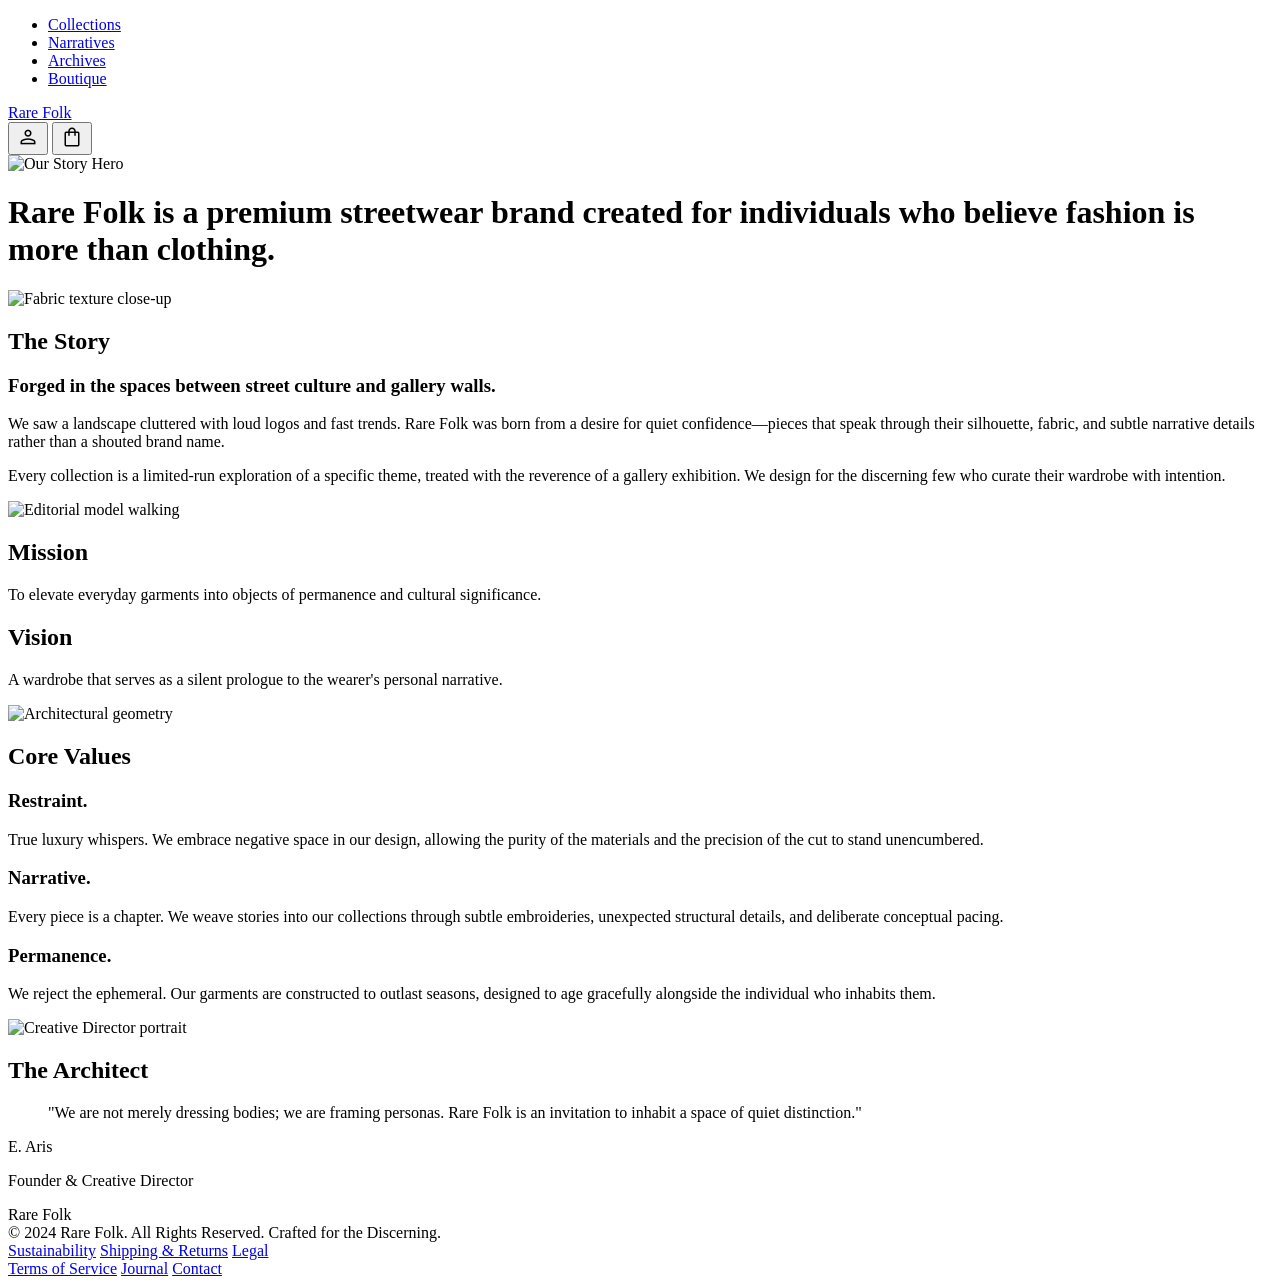
==== about.html @ 5332c20d "Initial commit: Rare Folk Luxury E-Commerce website" ====
<!DOCTYPE html>
<html class="scroll-smooth" lang="en">
<head>
<meta charset="utf-8"/>
<meta content="width=device-width, initial-scale=1.0" name="viewport"/>
<title>About - Rare Folk</title>
<meta name="description" content="Rare Folk is a premium streetwear brand created for individuals who believe fashion is more than clothing. Discover our story."/>
<link href="https://fonts.googleapis.com" rel="preconnect"/>
<link crossorigin="" href="https://fonts.gstatic.com" rel="preconnect"/>
<link href="https://fonts.googleapis.com/css2?family=Montserrat:wght@400;600&family=Playfair+Display:wght@600;700&display=swap" rel="stylesheet"/>
<link href="https://fonts.googleapis.com/css2?family=Material+Symbols+Outlined:wght,FILL@100..700,0..1&display=swap" rel="stylesheet"/>
<script src="https://cdn.tailwindcss.com?plugins=forms,container-queries"></script>
<script id="tailwind-config">
    tailwind.config = {
        darkMode: "class",
        theme: {
            extend: {
                "colors": {"on-tertiary-fixed":"#1d1b1a","primary-fixed-dim":"#c9c6c5","on-secondary-fixed-variant":"#594320","secondary-container":"#fddaac","surface-container-highest":"#e5e2dd","on-primary-container":"#858383","error":"#ba1a1a","surface-dim":"#dcdad5","on-error-container":"#93000a","surface-container-high":"#ebe8e3","on-surface-variant":"#444748","off-white":"#F5F2ED","surface-container-lowest":"#ffffff","on-secondary":"#ffffff","error-container":"#ffdad6","on-secondary-fixed":"#281800","inverse-on-surface":"#f3f0eb","on-tertiary":"#ffffff","surface-bright":"#fcf9f4","onyx-black":"#0A0A0A","on-primary-fixed-variant":"#474646","background":"#fcf9f4","heritage-gold":"#C8A97E","tertiary-fixed-dim":"#cac6c3","on-primary-fixed":"#1c1b1b","outline":"#747878","on-error":"#ffffff","on-tertiary-container":"#868381","secondary-fixed-dim":"#e2c195","primary":"#000000","on-background":"#1c1c19","on-secondary-container":"#785e39","surface":"#fcf9f4","primary-fixed":"#e5e2e1","secondary-fixed":"#ffddb0","on-surface":"#1c1c19","on-primary":"#ffffff","secondary":"#735a36","outline-variant":"#c4c7c7","muted-gray":"#969696","tertiary-container":"#1d1b1a","primary-container":"#1c1b1b","tertiary":"#000000","inverse-primary":"#c9c6c5","inverse-surface":"#31302d","tertiary-fixed":"#e6e1df","surface-container":"#f0ede8","surface-tint":"#5f5e5e","on-tertiary-fixed-variant":"#484645","surface-variant":"#e5e2dd","surface-container-low":"#f6f3ee"},
                "borderRadius":{"DEFAULT":"0.25rem","lg":"0.5rem","xl":"0.75rem","full":"9999px"},
                "spacing":{"margin-desktop":"80px","unit":"4px","section-gap":"160px","margin-mobile":"20px","gutter":"24px"},
                "fontFamily":{"display-lg-mobile":["Playfair Display"],"headline-xl":["Playfair Display"],"display-lg":["Playfair Display"],"headline-lg":["Playfair Display"],"cta":["Montserrat"],"body-lg":["Montserrat"],"label-caps":["Montserrat"],"body-md":["Montserrat"]},
                "fontSize":{"display-lg-mobile":["44px",{"lineHeight":"1.2","fontWeight":"700"}],"headline-xl":["48px",{"lineHeight":"1.2","fontWeight":"600"}],"display-lg":["72px",{"lineHeight":"1.1","letterSpacing":"-0.02em","fontWeight":"700"}],"headline-lg":["32px",{"lineHeight":"1.3","fontWeight":"600"}],"cta":["14px",{"lineHeight":"1.0","letterSpacing":"0.1em","fontWeight":"600"}],"body-lg":["18px",{"lineHeight":"1.6","letterSpacing":"0.01em","fontWeight":"400"}],"label-caps":["12px",{"lineHeight":"1.0","letterSpacing":"0.15em","fontWeight":"600"}],"body-md":["16px",{"lineHeight":"1.6","fontWeight":"400"}]}
            }
        }
    }
</script>
<style>
    .material-symbols-outlined { font-variation-settings: 'FILL' 0, 'wght' 300, 'GRAD' 0, 'opsz' 24; }
    ::-webkit-scrollbar { width: 8px; }
    ::-webkit-scrollbar-track { background: #F5F2ED; }
    ::-webkit-scrollbar-thumb { background: #0A0A0A; }
</style>
</head>
<body class="bg-off-white text-onyx-black font-body-md antialiased selection:bg-onyx-black selection:text-off-white">
<!-- TopNavBar -->
<nav class="fixed top-0 w-full flex justify-between items-center px-margin-mobile md:px-margin-desktop py-6 z-50 border-b border-muted-gray/20 bg-off-white/90 backdrop-blur-md transition-all duration-500 ease-in-out">
<div class="flex items-center gap-8">
<ul class="hidden md:flex gap-8">
<li><a class="font-cta text-cta uppercase tracking-widest text-muted-gray hover:text-onyx-black transition-colors duration-300 relative group" href="index.html">Collections<span class="absolute -bottom-2 left-0 w-0 h-[2px] bg-onyx-black transition-all duration-300 group-hover:w-full"></span></a></li>
<li><a class="font-cta text-cta uppercase tracking-widest text-muted-gray hover:text-onyx-black transition-colors duration-300 relative group" href="journal.html">Narratives<span class="absolute -bottom-2 left-0 w-0 h-[2px] bg-onyx-black transition-all duration-300 group-hover:w-full"></span></a></li>
<li><a class="font-cta text-cta uppercase tracking-widest text-onyx-black border-b-2 border-onyx-black pb-1" href="about.html">Archives</a></li>
<li><a class="font-cta text-cta uppercase tracking-widest text-muted-gray hover:text-onyx-black transition-colors duration-300 relative group" href="shop.html">Boutique<span class="absolute -bottom-2 left-0 w-0 h-[2px] bg-onyx-black transition-all duration-300 group-hover:w-full"></span></a></li>
</ul>
</div>
<div class="absolute left-1/2 transform -translate-x-1/2">
<a class="font-display-lg text-headline-lg uppercase tracking-tighter text-onyx-black" href="index.html">Rare Folk</a>
</div>
<div class="flex items-center gap-6">
<button class="text-onyx-black hover:opacity-70 transition-opacity duration-300 group flex items-center justify-center">
<span class="material-symbols-outlined">person</span>
</button>
<button class="text-onyx-black hover:opacity-70 transition-opacity duration-300 group flex items-center justify-center">
<span class="material-symbols-outlined">shopping_bag</span>
</button>
</div>
</nav>
<!-- Hero Section -->
<header class="relative w-full h-[921px] min-h-[700px] flex items-center justify-center pt-24 overflow-hidden bg-surface-container-highest">
<img alt="Our Story Hero" class="absolute inset-0 w-full h-full object-cover object-center opacity-90 scale-105 transform origin-center transition-transform duration-[10s] ease-out hover:scale-100" src="https://lh3.googleusercontent.com/aida-public/[base64]"/>
<div class="relative z-10 max-w-4xl px-margin-desktop text-center mix-blend-difference text-off-white mt-12">
<h1 class="font-display-lg text-display-lg text-off-white mb-8 opacity-0 animate-[fadeInUp_1s_ease-out_forwards]">Rare Folk is a premium streetwear brand created for individuals who believe fashion is more than clothing.</h1>
</div>
<div class="absolute inset-0 bg-gradient-to-t from-onyx-black/40 via-transparent to-transparent pointer-events-none"></div>
</header>
<!-- The Story Section -->
<section class="py-section-gap px-margin-mobile md:px-margin-desktop bg-off-white">
<div class="max-w-[1440px] mx-auto grid grid-cols-1 md:grid-cols-12 gap-gutter items-center">
<div class="md:col-span-5 md:col-start-2 order-2 md:order-1">
<img alt="Fabric texture close-up" class="w-full h-auto aspect-[3/4] object-cover bg-surface-container-highest" src="https://lh3.googleusercontent.com/aida-public/[base64]"/>
</div>
<div class="md:col-span-4 md:col-start-8 order-1 md:order-2 flex flex-col justify-center pb-12 md:pb-0">
<h2 class="font-label-caps text-label-caps uppercase text-muted-gray mb-6 tracking-widest">The Story</h2>
<h3 class="font-headline-lg text-headline-lg text-onyx-black mb-8">Forged in the spaces between street culture and gallery walls.</h3>
<p class="font-body-lg text-body-lg text-on-surface-variant mb-6">
    We saw a landscape cluttered with loud logos and fast trends. Rare Folk was born from a desire for quiet confidence—pieces that speak through their silhouette, fabric, and subtle narrative details rather than a shouted brand name.
</p>
<p class="font-body-lg text-body-lg text-on-surface-variant">
    Every collection is a limited-run exploration of a specific theme, treated with the reverence of a gallery exhibition. We design for the discerning few who curate their wardrobe with intention.
</p>
</div>
</div>
</section>
<!-- Mission & Vision -->
<section class="bg-surface-container-lowest w-full">
<div class="grid grid-cols-1 md:grid-cols-2 min-h-[819px]">
<div class="relative w-full h-[512px] md:h-auto overflow-hidden">
<img alt="Editorial model walking" class="absolute inset-0 w-full h-full object-cover object-center bg-surface-variant" src="https://lh3.googleusercontent.com/aida-public/[base64]"/>
</div>
<div class="flex flex-col justify-center px-margin-mobile md:px-margin-desktop py-24 md:py-0 bg-off-white">
<h2 class="font-label-caps text-label-caps uppercase text-muted-gray mb-8 tracking-widest">Mission</h2>
<p class="font-headline-xl text-headline-xl text-onyx-black leading-tight max-w-xl">
    To elevate everyday garments into objects of permanence and cultural significance.
</p>
</div>
</div>
<div class="grid grid-cols-1 md:grid-cols-2 min-h-[819px]">
<div class="flex flex-col justify-center px-margin-mobile md:px-margin-desktop py-24 md:py-0 bg-surface-container-highest order-2 md:order-1">
<h2 class="font-label-caps text-label-caps uppercase text-muted-gray mb-8 tracking-widest">Vision</h2>
<p class="font-headline-xl text-headline-xl text-onyx-black leading-tight max-w-xl">
    A wardrobe that serves as a silent prologue to the wearer's personal narrative.
</p>
</div>
<div class="relative w-full h-[512px] md:h-auto overflow-hidden order-1 md:order-2">
<img alt="Architectural geometry" class="absolute inset-0 w-full h-full object-cover object-center bg-surface-variant" src="https://lh3.googleusercontent.com/aida-public/[base64]"/>
</div>
</div>
</section>
<!-- Brand Values -->
<section class="py-section-gap px-margin-mobile md:px-margin-desktop bg-off-white">
<div class="max-w-[1440px] mx-auto">
<h2 class="font-label-caps text-label-caps uppercase text-muted-gray mb-16 text-center tracking-widest">Core Values</h2>
<div class="grid grid-cols-1 md:grid-cols-3 gap-gutter border-t border-muted-gray pt-16">
<div class="pr-8 pb-12 md:pb-0 md:border-r border-muted-gray/30 last:border-0">
<h3 class="font-headline-lg text-headline-lg text-onyx-black mb-6">Restraint.</h3>
<p class="font-body-md text-body-md text-on-surface-variant">True luxury whispers. We embrace negative space in our design, allowing the purity of the materials and the precision of the cut to stand unencumbered.</p>
</div>
<div class="px-0 md:px-8 pb-12 md:pb-0 md:border-r border-muted-gray/30 last:border-0">
<h3 class="font-headline-lg text-headline-lg text-onyx-black mb-6">Narrative.</h3>
<p class="font-body-md text-body-md text-on-surface-variant">Every piece is a chapter. We weave stories into our collections through subtle embroideries, unexpected structural details, and deliberate conceptual pacing.</p>
</div>
<div class="pl-0 md:pl-8">
<h3 class="font-headline-lg text-headline-lg text-onyx-black mb-6">Permanence.</h3>
<p class="font-body-md text-body-md text-on-surface-variant">We reject the ephemeral. Our garments are constructed to outlast seasons, designed to age gracefully alongside the individual who inhabits them.</p>
</div>
</div>
</div>
</section>
<!-- Founder Story -->
<section class="py-section-gap px-margin-mobile md:px-margin-desktop bg-surface-container-lowest">
<div class="max-w-[1200px] mx-auto grid grid-cols-1 md:grid-cols-12 gap-gutter items-center">
<div class="md:col-span-5 mb-12 md:mb-0">
<img alt="Creative Director portrait" class="w-full aspect-square object-cover grayscale opacity-90 hover:grayscale-0 transition-all duration-[2s] ease-in-out" src="https://lh3.googleusercontent.com/aida-public/[base64]"/>
</div>
<div class="md:col-span-6 md:col-start-7">
<h2 class="font-label-caps text-label-caps uppercase text-muted-gray mb-8 tracking-widest">The Architect</h2>
<blockquote class="font-display-lg text-headline-xl text-onyx-black mb-8 leading-tight italic">
    "We are not merely dressing bodies; we are framing personas. Rare Folk is an invitation to inhabit a space of quiet distinction."
</blockquote>
<p class="font-cta text-cta uppercase tracking-widest text-on-surface-variant mb-2">E. Aris</p>
<p class="font-body-md text-body-md text-muted-gray">Founder &amp; Creative Director</p>
</div>
</div>
</section>
<!-- Footer -->
<footer class="w-full pt-section-gap pb-20 bg-surface-container-lowest border-t border-muted-gray">
<div class="grid grid-cols-1 md:grid-cols-4 gap-gutter px-margin-mobile md:px-margin-desktop max-w-full">
<div class="col-span-1 md:col-span-1 flex flex-col justify-between h-full">
<div class="font-display-lg text-headline-xl text-onyx-black mb-12 md:mb-0">Rare Folk</div>
<div class="font-body-md text-body-md text-muted-gray mt-auto pt-12 md:pt-0">© 2024 Rare Folk. All Rights Reserved. Crafted for the Discerning.</div>
</div>
<div class="col-span-1 md:col-start-3 flex flex-col gap-4">
<a class="font-body-md text-body-md text-muted-gray hover:text-heritage-gold transition-colors duration-300" href="about.html">Sustainability</a>
<a class="font-body-md text-body-md text-muted-gray hover:text-heritage-gold transition-colors duration-300" href="legal.html">Shipping &amp; Returns</a>
<a class="font-body-md text-body-md text-muted-gray hover:text-heritage-gold transition-colors duration-300" href="legal.html">Legal</a>
</div>
<div class="col-span-1 flex flex-col gap-4">
<a class="font-body-md text-body-md text-muted-gray hover:text-heritage-gold transition-colors duration-300" href="legal.html#terms">Terms of Service</a>
<a class="font-body-md text-body-md text-muted-gray hover:text-heritage-gold transition-colors duration-300" href="journal.html">Journal</a>
<a class="font-body-md text-body-md text-muted-gray hover:text-heritage-gold transition-colors duration-300" href="contact.html">Contact</a>
</div>
</div>
</footer>
<style>
    @keyframes fadeInUp {
        from { opacity: 0; transform: translateY(20px); }
        to { opacity: 1; transform: translateY(0); }
    }
</style>
</body>
</html>
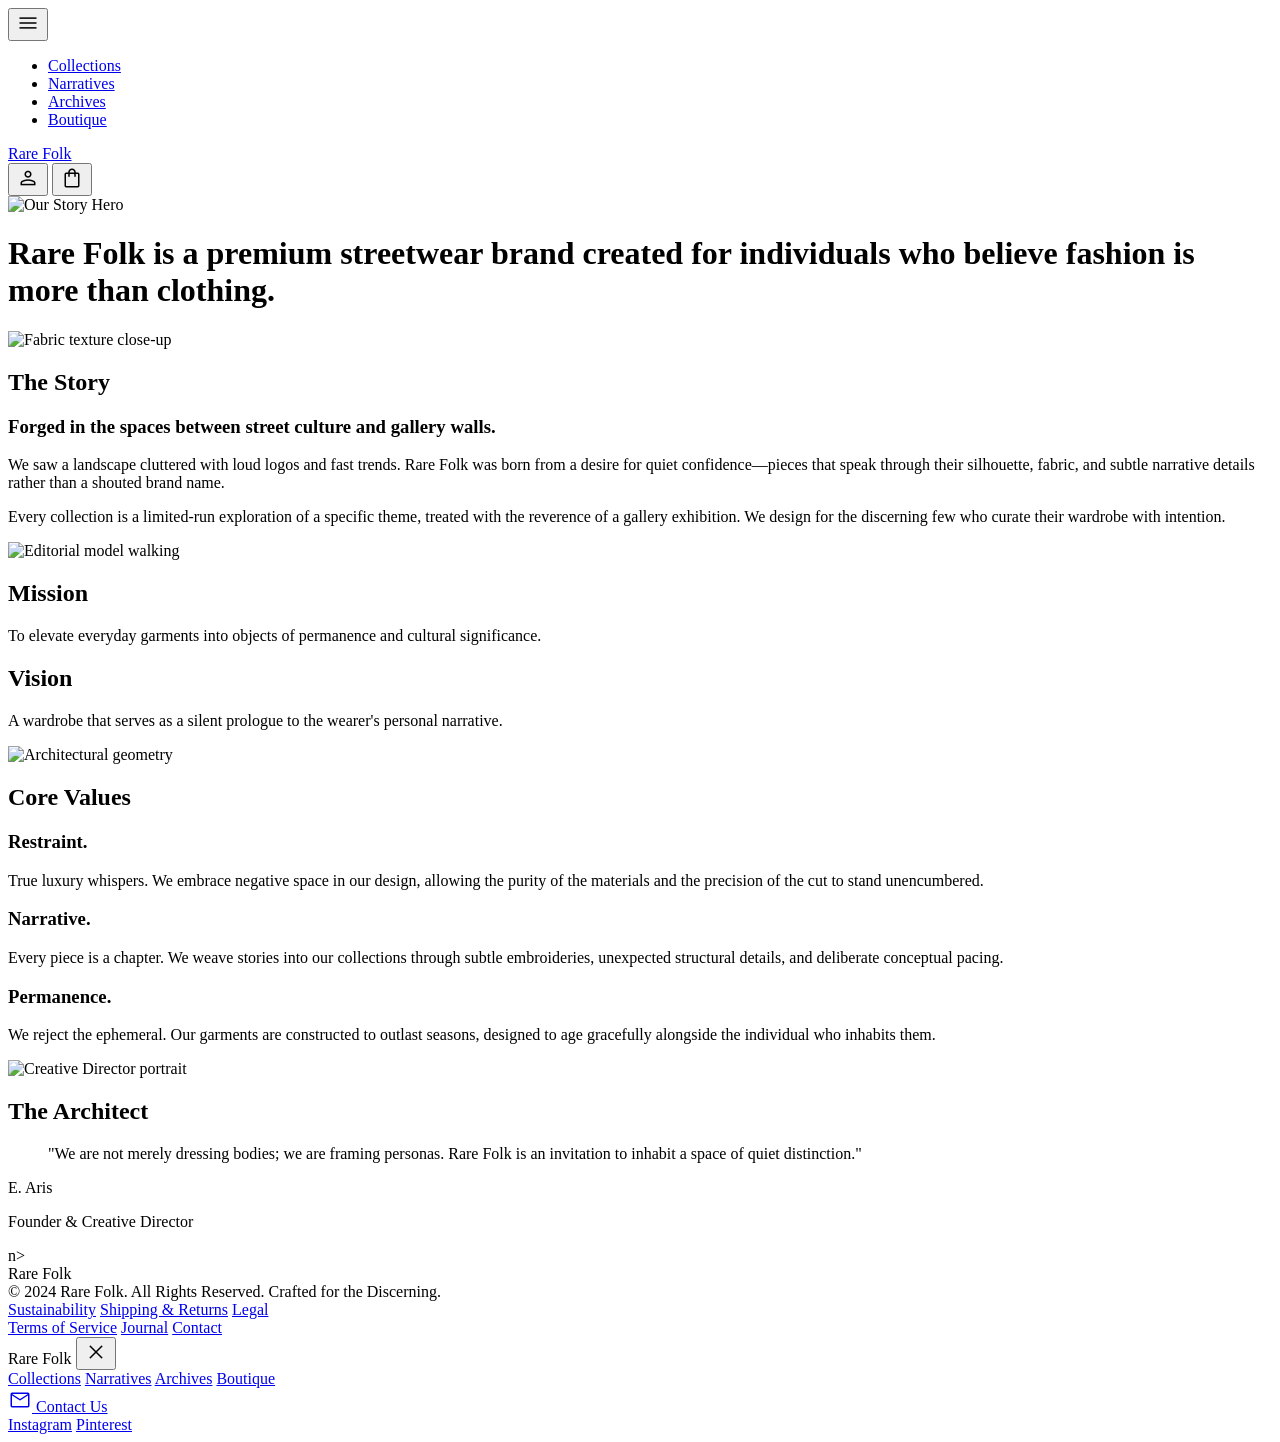
==== commit a0e4e2d1: "Optimize website for mobile viewports, responsive grids, and interactive drawer menu" ====
--- a/about.html
+++ b/about.html
@@ -33,8 +33,11 @@
 </head>
 <body class="bg-off-white text-onyx-black font-body-md antialiased selection:bg-onyx-black selection:text-off-white">
 <!-- TopNavBar -->
-<nav class="fixed top-0 w-full flex justify-between items-center px-margin-mobile md:px-margin-desktop py-6 z-50 border-b border-muted-gray/20 bg-off-white/90 backdrop-blur-md transition-all duration-500 ease-in-out">
+<nav class="fixed top-0 w-full flex justify-between items-center px-margin-mobile md:px-margin-desktop py-6 z-50 border-b border-muted-gray/20 bg-off-white/90 backdrop-blur-md transition-all duration-500 ease-in-out" id="global-nav">
 <div class="flex items-center gap-8">
+<button id="mobile-menu-btn" class="text-onyx-black hover:opacity-70 transition-opacity duration-300 md:hidden flex items-center justify-center">
+<span class="material-symbols-outlined">menu</span>
+</button>
 <ul class="hidden md:flex gap-8">
 <li><a class="font-cta text-cta uppercase tracking-widest text-muted-gray hover:text-onyx-black transition-colors duration-300 relative group" href="index.html">Collections<span class="absolute -bottom-2 left-0 w-0 h-[2px] bg-onyx-black transition-all duration-300 group-hover:w-full"></span></a></li>
 <li><a class="font-cta text-cta uppercase tracking-widest text-muted-gray hover:text-onyx-black transition-colors duration-300 relative group" href="journal.html">Narratives<span class="absolute -bottom-2 left-0 w-0 h-[2px] bg-onyx-black transition-all duration-300 group-hover:w-full"></span></a></li>
@@ -46,7 +49,7 @@
 <a class="font-display-lg text-headline-lg uppercase tracking-tighter text-onyx-black" href="index.html">Rare Folk</a>
 </div>
 <div class="flex items-center gap-6">
-<button class="text-onyx-black hover:opacity-70 transition-opacity duration-300 group flex items-center justify-center">
+<button class="text-onyx-black hover:opacity-70 transition-opacity duration-300 group flex items-center justify-center hidden md:flex">
 <span class="material-symbols-outlined">person</span>
 </button>
 <button class="text-onyx-black hover:opacity-70 transition-opacity duration-300 group flex items-center justify-center">
@@ -55,15 +58,15 @@
 </div>
 </nav>
 <!-- Hero Section -->
-<header class="relative w-full h-[921px] min-h-[700px] flex items-center justify-center pt-24 overflow-hidden bg-surface-container-highest">
+<header class="relative w-full h-[60vh] md:h-[921px] md:min-h-[700px] flex items-center justify-center pt-24 overflow-hidden bg-surface-container-highest">
 <img alt="Our Story Hero" class="absolute inset-0 w-full h-full object-cover object-center opacity-90 scale-105 transform origin-center transition-transform duration-[10s] ease-out hover:scale-100" src="https://lh3.googleusercontent.com/aida-public/[base64]"/>
-<div class="relative z-10 max-w-4xl px-margin-desktop text-center mix-blend-difference text-off-white mt-12">
-<h1 class="font-display-lg text-display-lg text-off-white mb-8 opacity-0 animate-[fadeInUp_1s_ease-out_forwards]">Rare Folk is a premium streetwear brand created for individuals who believe fashion is more than clothing.</h1>
+<div class="relative z-10 max-w-4xl px-margin-mobile md:px-margin-desktop text-center mix-blend-difference text-off-white mt-12">
+<h1 class="font-display-lg text-[28px] md:text-display-lg text-off-white mb-8 opacity-0 animate-[fadeInUp_1s_ease-out_forwards] leading-tight">Rare Folk is a premium streetwear brand created for individuals who believe fashion is more than clothing.</h1>
 </div>
 <div class="absolute inset-0 bg-gradient-to-t from-onyx-black/40 via-transparent to-transparent pointer-events-none"></div>
 </header>
-<!-- The Story Section -->
-<section class="py-section-gap px-margin-mobile md:px-margin-desktop bg-off-white">
+<!<!-- The Story Section -->
+<section class="py-20 md:py-section-gap px-margin-mobile md:px-margin-desktop bg-off-white">
 <div class="max-w-[1440px] mx-auto grid grid-cols-1 md:grid-cols-12 gap-gutter items-center">
 <div class="md:col-span-5 md:col-start-2 order-2 md:order-1">
 <img alt="Fabric texture close-up" class="w-full h-auto aspect-[3/4] object-cover bg-surface-container-highest" src="https://lh3.googleusercontent.com/aida-public/[base64]"/>
@@ -82,31 +85,31 @@
 </section>
 <!-- Mission & Vision -->
 <section class="bg-surface-container-lowest w-full">
-<div class="grid grid-cols-1 md:grid-cols-2 min-h-[819px]">
-<div class="relative w-full h-[512px] md:h-auto overflow-hidden">
+<div class="grid grid-cols-1 md:grid-cols-2 min-h-[60vh] md:min-h-[819px]">
+<div class="relative w-full h-[40vh] md:h-auto overflow-hidden">
 <img alt="Editorial model walking" class="absolute inset-0 w-full h-full object-cover object-center bg-surface-variant" src="https://lh3.googleusercontent.com/aida-public/[base64]"/>
 </div>
-<div class="flex flex-col justify-center px-margin-mobile md:px-margin-desktop py-24 md:py-0 bg-off-white">
+<div class="flex flex-col justify-center px-margin-mobile md:px-margin-desktop py-20 md:py-0 bg-off-white">
 <h2 class="font-label-caps text-label-caps uppercase text-muted-gray mb-8 tracking-widest">Mission</h2>
-<p class="font-headline-xl text-headline-xl text-onyx-black leading-tight max-w-xl">
+<p class="font-headline-xl text-[32px] md:text-headline-xl text-onyx-black leading-tight max-w-xl">
     To elevate everyday garments into objects of permanence and cultural significance.
 </p>
 </div>
 </div>
-<div class="grid grid-cols-1 md:grid-cols-2 min-h-[819px]">
-<div class="flex flex-col justify-center px-margin-mobile md:px-margin-desktop py-24 md:py-0 bg-surface-container-highest order-2 md:order-1">
+<div class="grid grid-cols-1 md:grid-cols-2 min-h-[60vh] md:min-h-[819px]">
+<div class="flex flex-col justify-center px-margin-mobile md:px-margin-desktop py-20 md:py-0 bg-surface-container-highest order-2 md:order-1">
 <h2 class="font-label-caps text-label-caps uppercase text-muted-gray mb-8 tracking-widest">Vision</h2>
-<p class="font-headline-xl text-headline-xl text-onyx-black leading-tight max-w-xl">
+<p class="font-headline-xl text-[32px] md:text-headline-xl text-onyx-black leading-tight max-w-xl">
     A wardrobe that serves as a silent prologue to the wearer's personal narrative.
 </p>
 </div>
-<div class="relative w-full h-[512px] md:h-auto overflow-hidden order-1 md:order-2">
+<div class="relative w-full h-[40vh] md:h-auto overflow-hidden order-1 md:order-2">
 <img alt="Architectural geometry" class="absolute inset-0 w-full h-full object-cover object-center bg-surface-variant" src="https://lh3.googleusercontent.com/aida-public/[base64]"/>
 </div>
 </div>
 </section>
 <!-- Brand Values -->
-<section class="py-section-gap px-margin-mobile md:px-margin-desktop bg-off-white">
+<section class="py-20 md:py-section-gap px-margin-mobile md:px-margin-desktop bg-off-white">
 <div class="max-w-[1440px] mx-auto">
 <h2 class="font-label-caps text-label-caps uppercase text-muted-gray mb-16 text-center tracking-widest">Core Values</h2>
 <div class="grid grid-cols-1 md:grid-cols-3 gap-gutter border-t border-muted-gray pt-16">
@@ -126,7 +129,7 @@
 </div>
 </section>
 <!-- Founder Story -->
-<section class="py-section-gap px-margin-mobile md:px-margin-desktop bg-surface-container-lowest">
+<section class="py-20 md:py-section-gap px-margin-mobile md:px-margin-desktop bg-surface-container-lowest">
 <div class="max-w-[1200px] mx-auto grid grid-cols-1 md:grid-cols-12 gap-gutter items-center">
 <div class="md:col-span-5 mb-12 md:mb-0">
 <img alt="Creative Director portrait" class="w-full aspect-square object-cover grayscale opacity-90 hover:grayscale-0 transition-all duration-[2s] ease-in-out" src="https://lh3.googleusercontent.com/aida-public/[base64]"/>
@@ -140,12 +143,12 @@
 <p class="font-body-md text-body-md text-muted-gray">Founder &amp; Creative Director</p>
 </div>
 </div>
-</section>
+</section>n>
 <!-- Footer -->
-<footer class="w-full pt-section-gap pb-20 bg-surface-container-lowest border-t border-muted-gray">
+<footer class="w-full pt-20 md:pt-section-gap pb-20 bg-surface-container-lowest border-t border-muted-gray">
 <div class="grid grid-cols-1 md:grid-cols-4 gap-gutter px-margin-mobile md:px-margin-desktop max-w-full">
 <div class="col-span-1 md:col-span-1 flex flex-col justify-between h-full">
-<div class="font-display-lg text-headline-xl text-onyx-black mb-12 md:mb-0">Rare Folk</div>
+<div class="font-display-lg text-[32px] md:text-headline-xl text-onyx-black mb-12 md:mb-0">Rare Folk</div>
 <div class="font-body-md text-body-md text-muted-gray mt-auto pt-12 md:pt-0">© 2024 Rare Folk. All Rights Reserved. Crafted for the Discerning.</div>
 </div>
 <div class="col-span-1 md:col-start-3 flex flex-col gap-4">
@@ -160,6 +163,72 @@
 </div>
 </div>
 </footer>
+
+<!-- Mobile Menu Drawer Overlay -->
+<div id="mobile-menu" class="fixed inset-0 z-50 bg-onyx-black/40 backdrop-blur-md opacity-0 pointer-events-none transition-opacity duration-500 ease-in-out">
+<div class="absolute right-0 top-0 h-full w-full max-w-[400px] bg-off-white shadow-2xl p-margin-mobile flex flex-col justify-between transform translate-x-full transition-transform duration-500 ease-in-out" id="mobile-menu-content">
+<div>
+<div class="flex justify-between items-center pb-6 border-b border-muted-gray/20">
+<span class="font-display-lg text-headline-lg uppercase tracking-tighter text-onyx-black">Rare Folk</span>
+<button id="close-menu-btn" class="text-onyx-black hover:opacity-70 transition-opacity duration-300 flex items-center justify-center">
+<span class="material-symbols-outlined">close</span>
+</button>
+</div>
+<div class="flex flex-col space-y-8 mt-12">
+<a class="font-cta text-[24px] uppercase tracking-widest text-muted-gray hover:text-onyx-black transition-colors" href="index.html">Collections</a>
+<a class="font-cta text-[24px] uppercase tracking-widest text-muted-gray hover:text-onyx-black transition-colors" href="journal.html">Narratives</a>
+<a class="font-cta text-[24px] uppercase tracking-widest text-onyx-black transition-colors" href="about.html">Archives</a>
+<a class="font-cta text-[24px] uppercase tracking-widest text-muted-gray hover:text-onyx-black transition-colors" href="shop.html">Boutique</a>
+</div>
+</div>
+<div class="flex flex-col gap-6 border-t border-muted-gray/20 pt-8">
+<a class="font-body-md text-body-md text-muted-gray hover:text-onyx-black flex items-center gap-2" href="contact.html">
+<span class="material-symbols-outlined text-[20px]">mail</span> Contact Us
+</a>
+<div class="flex gap-4">
+<a class="text-onyx-black hover:opacity-70 text-sm font-cta uppercase tracking-wider" href="#">Instagram</a>
+<a class="text-onyx-black hover:opacity-70 text-sm font-cta uppercase tracking-wider" href="#">Pinterest</a>
+</div>
+</div>
+</div>
+</div>
+
+<script>
+    // Mobile Drawer toggle functionality
+    const mobileMenuBtn = document.getElementById('mobile-menu-btn');
+    const closeMenuBtn = document.getElementById('close-menu-btn');
+    const mobileMenu = document.getElementById('mobile-menu');
+    const mobileMenuContent = document.getElementById('mobile-menu-content');
+
+    if (mobileMenuBtn && closeMenuBtn && mobileMenu && mobileMenuContent) {
+        mobileMenuBtn.addEventListener('click', () => {
+            mobileMenu.classList.remove('opacity-0', 'pointer-events-none');
+            mobileMenuContent.classList.remove('translate-x-full');
+        });
+        
+        closeMenuBtn.addEventListener('click', () => {
+            mobileMenu.classList.add('opacity-0', 'pointer-events-none');
+            mobileMenuContent.classList.add('translate-x-full');
+        });
+        
+        mobileMenu.addEventListener('click', (e) => {
+            if (e.target === mobileMenu) {
+                mobileMenu.classList.add('opacity-0', 'pointer-events-none');
+                mobileMenuContent.classList.add('translate-x-full');
+            }
+        });
+    }
+
+    // Scroll Navbar Background change
+    window.addEventListener('scroll', () => {
+        const nav = document.getElementById('global-nav');
+        if (window.scrollY > 50) {
+            nav.classList.add('bg-off-white/95', 'backdrop-blur-sm');
+        } else {
+            nav.classList.remove('bg-off-white/95', 'backdrop-blur-sm');
+        }
+    });
+</script>
 <style>
     @keyframes fadeInUp {
         from { opacity: 0; transform: translateY(20px); }
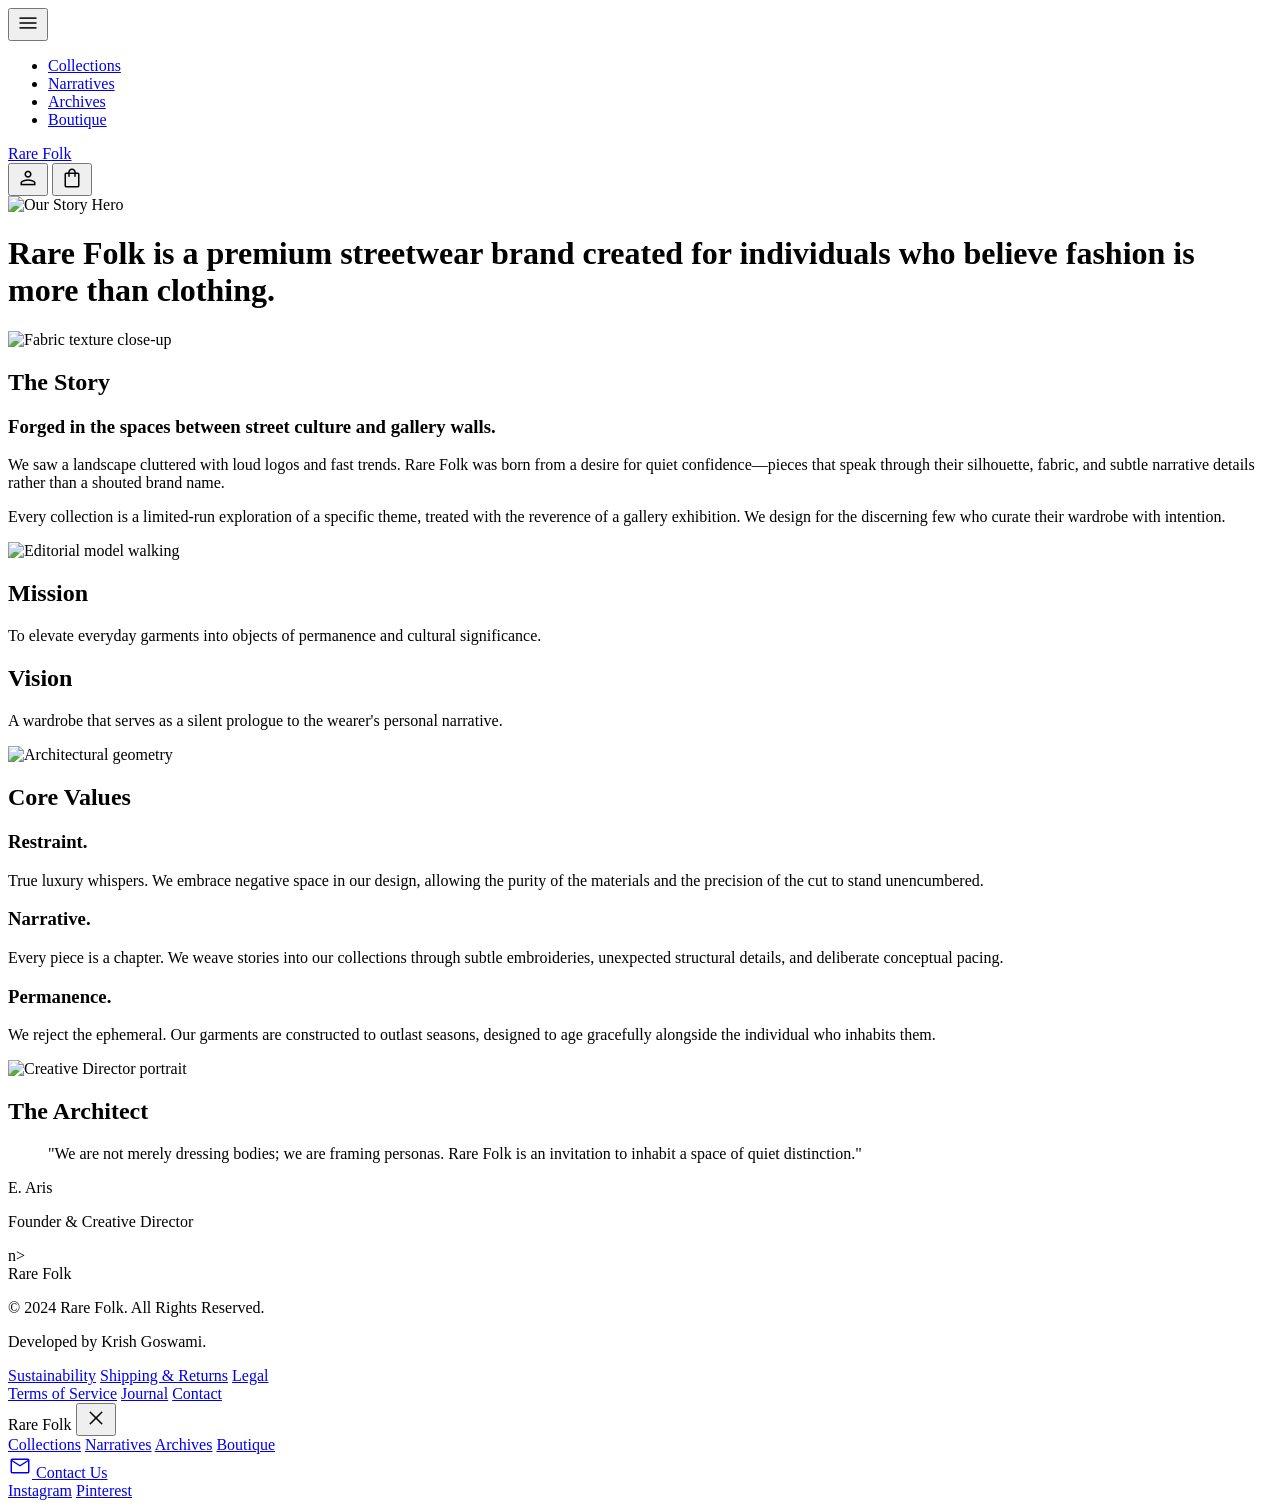
==== commit 0ce998aa: "Convert currency to INR, fix footer alignment to be side-by-side, and add developer credit" ====
--- a/about.html
+++ b/about.html
@@ -146,17 +146,20 @@
 </section>n>
 <!-- Footer -->
 <footer class="w-full pt-20 md:pt-section-gap pb-20 bg-surface-container-lowest border-t border-muted-gray">
-<div class="grid grid-cols-1 md:grid-cols-4 gap-gutter px-margin-mobile md:px-margin-desktop max-w-full">
-<div class="col-span-1 md:col-span-1 flex flex-col justify-between h-full">
-<div class="font-display-lg text-[32px] md:text-headline-xl text-onyx-black mb-12 md:mb-0">Rare Folk</div>
-<div class="font-body-md text-body-md text-muted-gray mt-auto pt-12 md:pt-0">© 2024 Rare Folk. All Rights Reserved. Crafted for the Discerning.</div>
-</div>
-<div class="col-span-1 md:col-start-3 flex flex-col gap-4">
+<div class="grid grid-cols-2 md:grid-cols-4 gap-y-12 gap-x-gutter px-margin-mobile md:px-margin-desktop max-w-full">
+<div class="col-span-2 md:col-span-1 mb-8 md:mb-0 flex flex-col justify-between">
+<div>
+<span class="font-display-lg text-[32px] md:text-headline-xl text-onyx-black block mb-6">Rare Folk</span>
+<p class="font-body-md text-muted-gray">© 2024 Rare Folk. All Rights Reserved.</p>
+</div>
+<p class="font-body-md text-muted-gray text-sm mt-4 md:mt-0">Developed by Krish Goswami.</p>
+</div>
+<div class="flex flex-col space-y-4">
 <a class="font-body-md text-body-md text-muted-gray hover:text-heritage-gold transition-colors duration-300" href="about.html">Sustainability</a>
 <a class="font-body-md text-body-md text-muted-gray hover:text-heritage-gold transition-colors duration-300" href="legal.html">Shipping &amp; Returns</a>
 <a class="font-body-md text-body-md text-muted-gray hover:text-heritage-gold transition-colors duration-300" href="legal.html">Legal</a>
 </div>
-<div class="col-span-1 flex flex-col gap-4">
+<div class="flex flex-col space-y-4">
 <a class="font-body-md text-body-md text-muted-gray hover:text-heritage-gold transition-colors duration-300" href="legal.html#terms">Terms of Service</a>
 <a class="font-body-md text-body-md text-muted-gray hover:text-heritage-gold transition-colors duration-300" href="journal.html">Journal</a>
 <a class="font-body-md text-body-md text-muted-gray hover:text-heritage-gold transition-colors duration-300" href="contact.html">Contact</a>
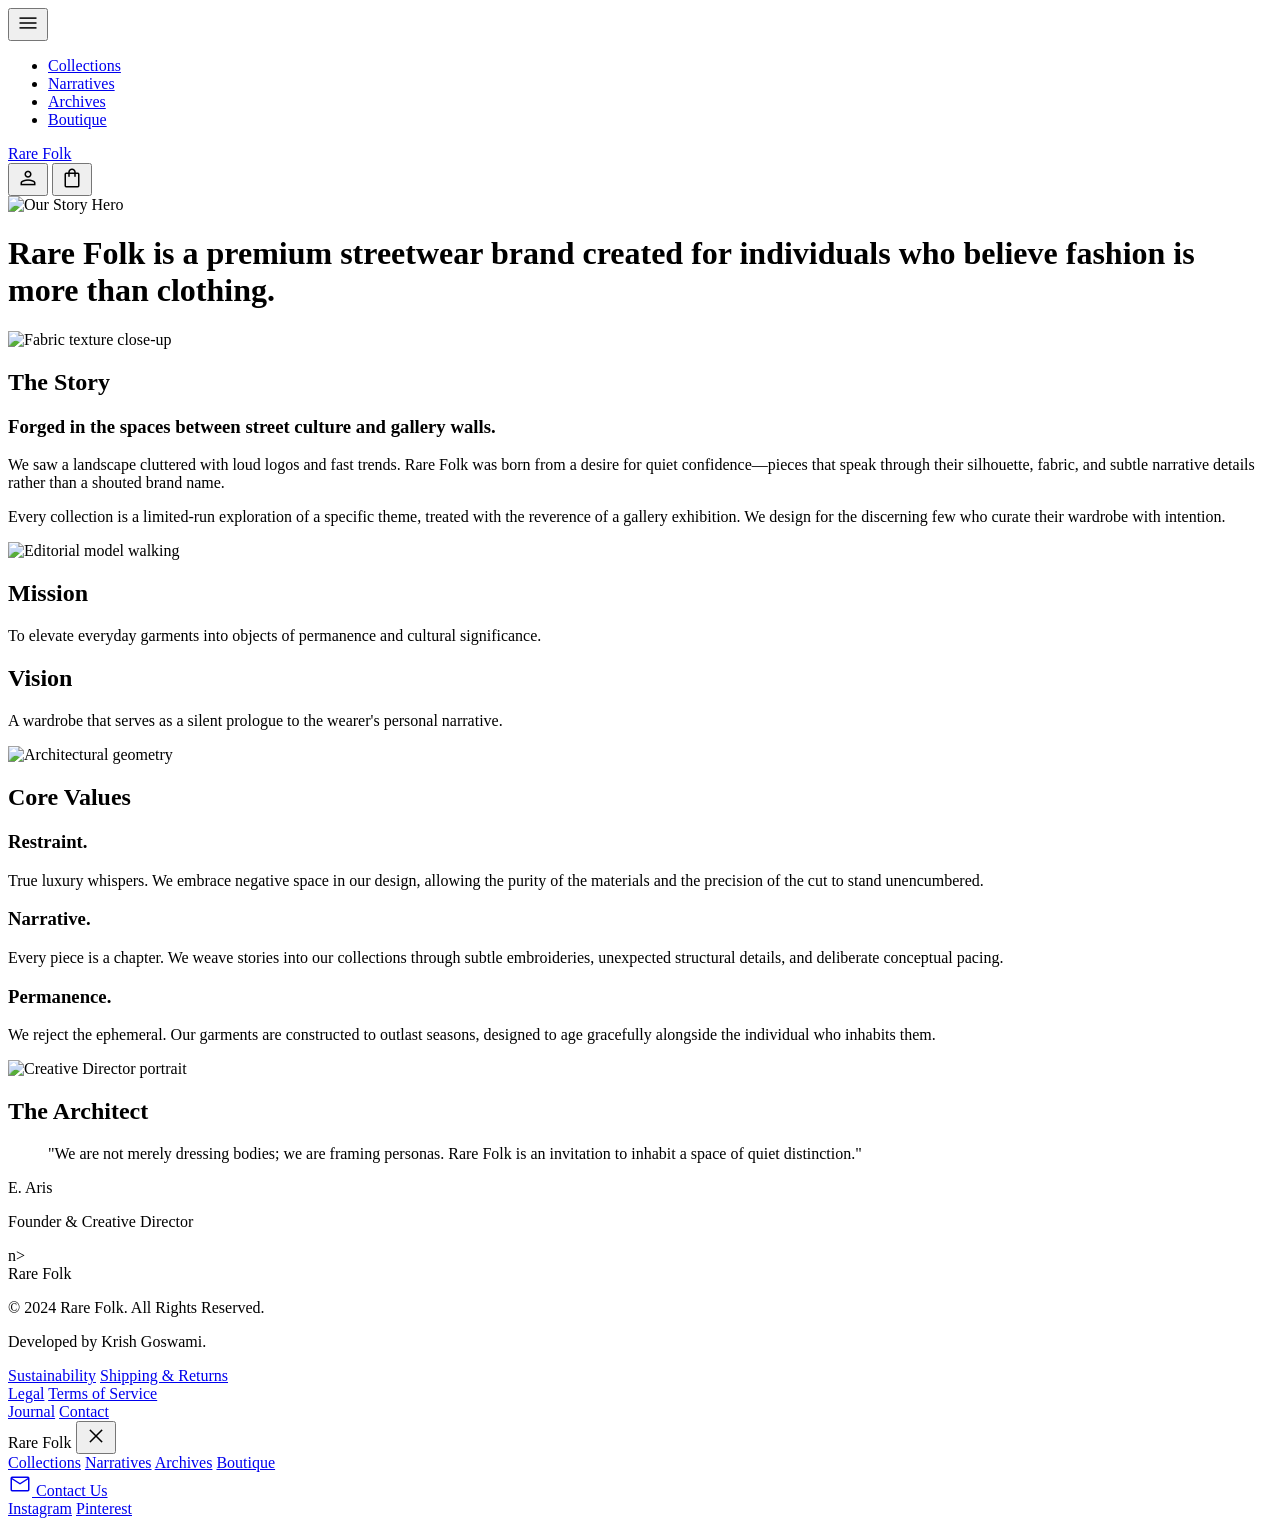
==== commit d204b1ee: "Fix footer link alignment to render side-by-side on mobile across all pages" ====
--- a/about.html
+++ b/about.html
@@ -154,13 +154,15 @@
 </div>
 <p class="font-body-md text-muted-gray text-sm mt-4 md:mt-0">Developed by Krish Goswami.</p>
 </div>
-<div class="flex flex-col space-y-4">
+<div class="flex flex-row md:flex-col gap-x-6 gap-y-2 md:space-y-4 md:gap-0 flex-wrap">
 <a class="font-body-md text-body-md text-muted-gray hover:text-heritage-gold transition-colors duration-300" href="about.html">Sustainability</a>
 <a class="font-body-md text-body-md text-muted-gray hover:text-heritage-gold transition-colors duration-300" href="legal.html">Shipping &amp; Returns</a>
+</div>
+<div class="flex flex-row md:flex-col gap-x-6 gap-y-2 md:space-y-4 md:gap-0 flex-wrap">
 <a class="font-body-md text-body-md text-muted-gray hover:text-heritage-gold transition-colors duration-300" href="legal.html">Legal</a>
-</div>
-<div class="flex flex-col space-y-4">
 <a class="font-body-md text-body-md text-muted-gray hover:text-heritage-gold transition-colors duration-300" href="legal.html#terms">Terms of Service</a>
+</div>
+<div class="flex flex-row md:flex-col gap-x-6 gap-y-2 md:space-y-4 md:gap-0 flex-wrap">
 <a class="font-body-md text-body-md text-muted-gray hover:text-heritage-gold transition-colors duration-300" href="journal.html">Journal</a>
 <a class="font-body-md text-body-md text-muted-gray hover:text-heritage-gold transition-colors duration-300" href="contact.html">Contact</a>
 </div>
